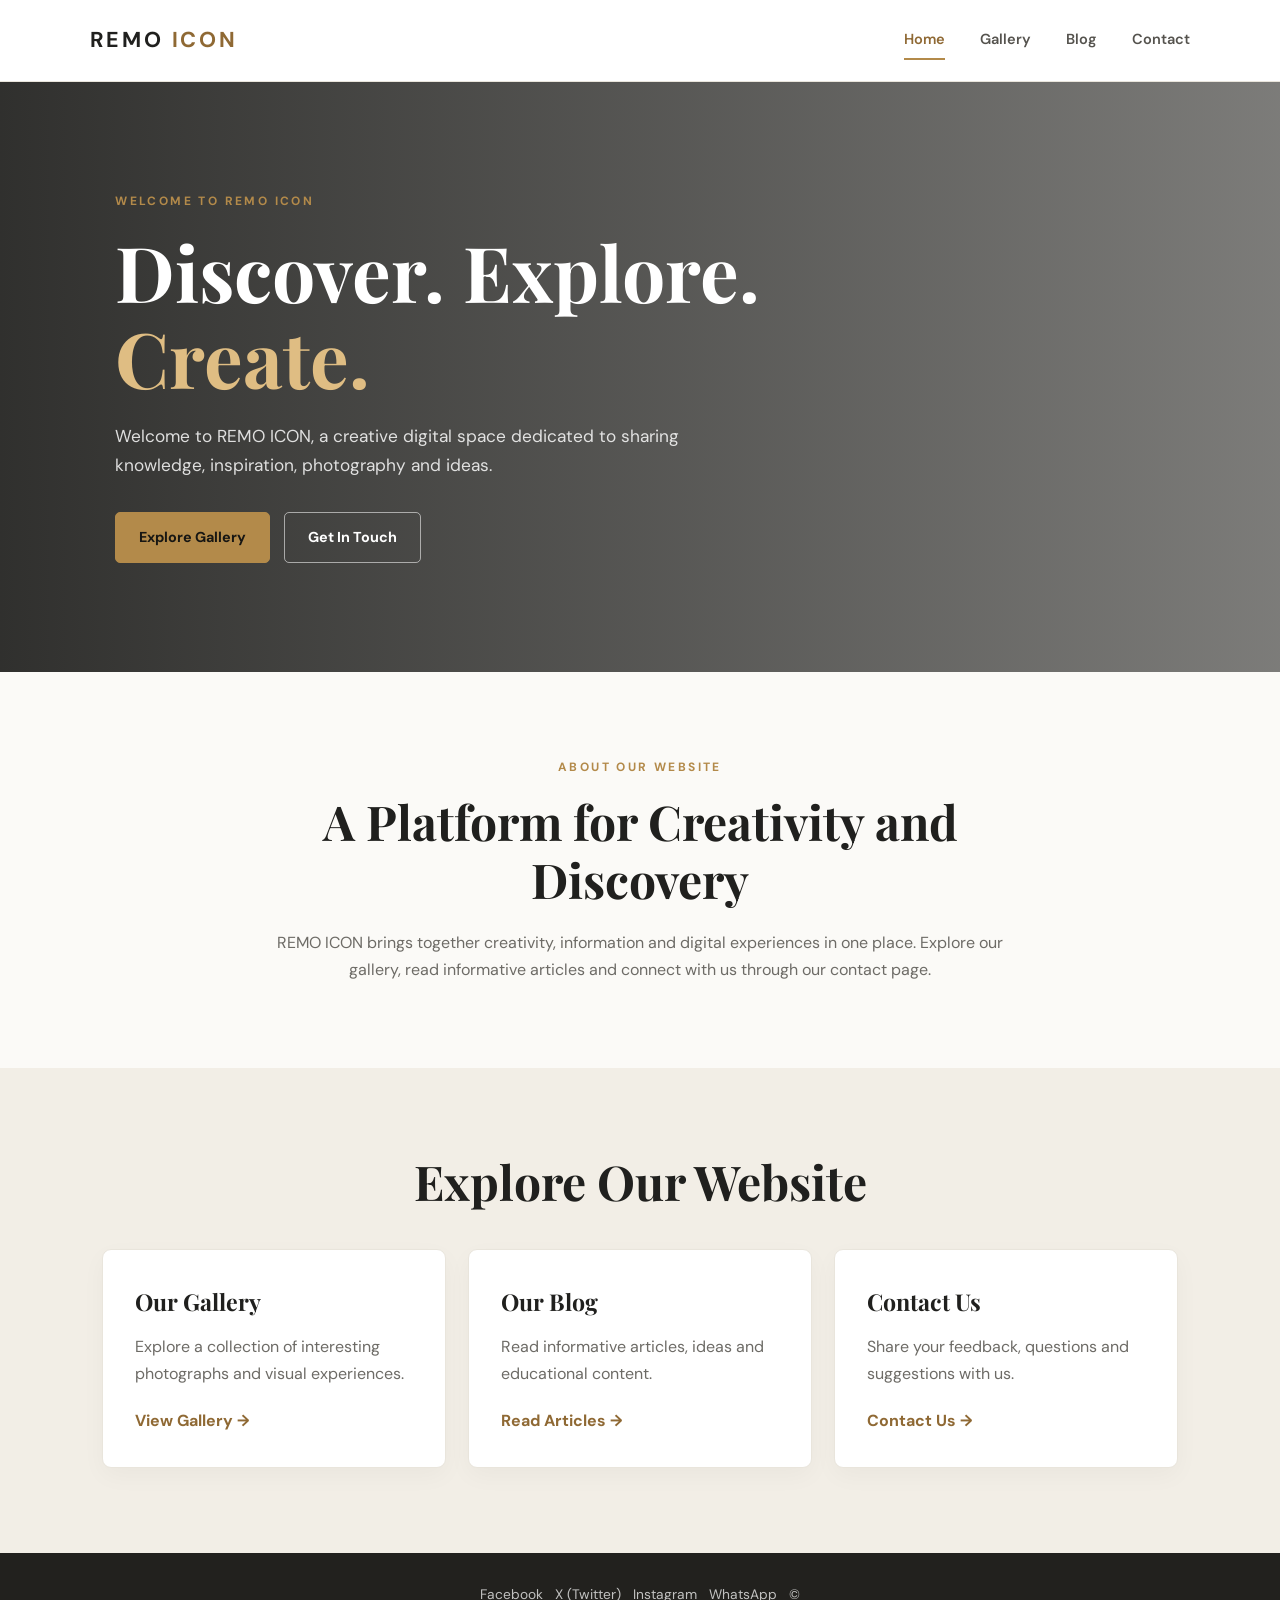
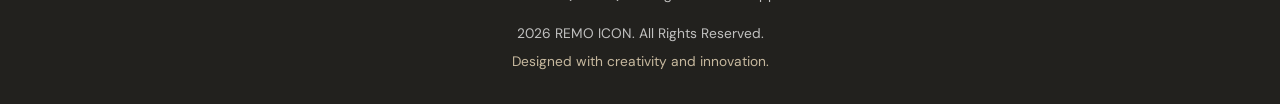
==== index.html @ f2ad9db7 "Update index.html" ====
<!DOCTYPE html>
<html lang="en">
<head>
    <meta charset="UTF-8">
    <meta name="viewport" content="width=device-width, initial-scale=1.0">
    <title>REMO ICON | Home</title>
    <link rel="stylesheet" href="style.css">
    <script src="script.js" defer></script>
    <link rel="icon" type="image/svg+xml" href="favicon.svg">

<link rel="stylesheet" href="style.css">

<script src="script.js" defer></script>
</head>

<body>

<header class="site-header">
    <div class="logo">REMO <span>ICON</span></div>

    <nav class="navbar">
        <a href="index.html" class="active">Home</a>
        <a href="gallery.html">Gallery</a>
        <a href="blog.html">Blog</a>
        <a href="contact.html">Contact</a>
    </nav>
</header>

<main>

<section class="hero">
    <div class="hero-content">
        <p class="eyebrow">WELCOME TO REMO ICON</p>

        <h1>Discover. Explore. <span>Create.</span></h1>

        <p>
            Welcome to REMO ICON, a creative digital space
            dedicated to sharing knowledge, inspiration,
            photography and ideas.
        </p>

        <div class="hero-buttons">
            <a href="gallery.html" class="btn">Explore Gallery</a>
            <a href="contact.html" class="btn secondary">Get In Touch</a>
        </div>
    </div>
</section>

<section class="intro section">
    <p class="eyebrow">ABOUT OUR WEBSITE</p>
    <h2>A Platform for Creativity and Discovery</h2>

    <p>
        REMO ICON brings together creativity, information
        and digital experiences in one place. Explore our
        gallery, read informative articles and connect
        with us through our contact page.
    </p>
</section>

<section class="features section">
    <h2>Explore Our Website</h2>

    <div class="card-container">

        <div class="feature-card">
            <h3>Our Gallery</h3>
            <p>Explore a collection of interesting photographs
            and visual experiences.</p>
            <a href="gallery.html">View Gallery →</a>
        </div>

        <div class="feature-card">
            <h3>Our Blog</h3>
            <p>Read informative articles, ideas and
            educational content.</p>
            <a href="blog.html">Read Articles →</a>
        </div>

        <div class="feature-card">
            <h3>Contact Us</h3>
            <p>Share your feedback, questions and suggestions
            with us.</p>
            <a href="contact.html">Contact Us →</a>
        </div>

    </div>
</section>

</main>

<footer class="site-footer">
   
   <ul class="social-links">
    <li><a href="https://www.facebook.com/yourpage" target="_blank" rel="noopener">Facebook</a></li>
    <li><a href="https://x.com/yourpage" target="_blank" rel="noopener">X (Twitter)</a></li>
    <li><a href="https://www.instagram.com/yourpage" target="_blank" rel="noopener">Instagram</a></li>
    <li><a href="https://wa.me/254700000000" target="_blank" rel="noopener">WhatsApp</a></li>
         <p>&copy; 
</ul>2026 REMO ICON. All Rights Reserved.</p>
    <p>Designed with creativity and innovation.</p>
</footer>

</body>
</html>
---- style.css ----
@import url('https://fonts.googleapis.com/css2?family=DM+Sans:wght@400;500;600;700&family=Playfair+Display:wght@600;700;800&display=swap');

:root {
    --ink: #20201e;
    --muted: #6d6b66;
    --paper: #fbfaf7;
    --white: #ffffff;
    --gold: #b38a4a;
    --gold-dark: #8f6934;
    --line: #e9e5dc;
    --soft: #f2eee6;
    --shadow: 0 18px 50px rgba(32,32,30,.09);
}

* {
    box-sizing: border-box;
    margin: 0;
    padding: 0;
}

html {
    scroll-behavior: smooth;
}

body {
    font-family: "DM Sans", Arial, sans-serif;
    color: var(--ink);
    background: var(--paper);
    line-height: 1.7;
}

a {
    color: inherit;
    text-decoration: none;
}

img {
    display: block;
    max-width: 100%;
}

/* HEADER */

.site-header {
    min-height: 82px;
    padding: 0 7%;
    display: flex;
    align-items: center;
    justify-content: space-between;
    gap: 28px;
    background: white;
    border-bottom: 1px solid var(--line);
    position: sticky;
    top: 0;
    z-index: 1000;
}

.logo {
    font-size: 1.35rem;
    font-weight: 700;
    letter-spacing: .13em;
}

.logo span {
    color: var(--gold-dark);
}

.navbar {
    display: flex;
    align-items: center;
    gap: 35px;
}

.navbar a {
    color: #55534e;
    font-size: .91rem;
    font-weight: 600;
    padding: 10px 0;
    position: relative;
}

.navbar a:hover,
.navbar a.active {
    color: var(--gold-dark);
}

.navbar a::after {
    content: "";
    height: 2px;
    width: 0;
    position: absolute;
    bottom: 3px;
    left: 0;
    background: var(--gold);
    transition: width .25s ease;
}

.navbar a:hover::after,
.navbar a.active::after {
    width: 100%;
}

.menu-toggle {
    display: none;
    width: 44px;
    height: 42px;
    border: 1px solid var(--line);
    border-radius: 8px;
    background: white;
    font-size: 1.35rem;
    cursor: pointer;
}

/* HOME PAGE */

.hero {
    min-height: 590px;
    padding: 100px 9%;
    display: flex;
    align-items: center;
    background:
        linear-gradient(90deg, rgba(20,20,18,.88), rgba(20,20,18,.55)),
        url("https://images.unsplash.com/photo-1470252649378-9c29740c9fa8?auto=format&fit=crop&w=2000&q=85") center/cover;
    color: white;
}

.hero-content {
    max-width: 720px;
}

.eyebrow {
    color: var(--gold);
    font-size: .75rem;
    font-weight: 700;
    letter-spacing: .2em;
    text-transform: uppercase;
    margin-bottom: 16px;
}

.hero h1,
.page-banner h1 {
    font-family: "Playfair Display", Georgia, serif;
    font-weight: 700;
    line-height: 1.12;
}

.hero h1 {
    font-size: clamp(2.8rem, 6vw, 5.4rem);
    margin-bottom: 22px;
}

.hero h1 span {
    color: #dfbd83;
}

.hero-content > p:not(.eyebrow) {
    max-width: 590px;
    color: rgba(255,255,255,.83);
    font-size: 1.08rem;
}

.hero-buttons {
    display: flex;
    flex-wrap: wrap;
    gap: 14px;
    margin-top: 32px;
}

/* BUTTONS */

.btn {
    display: inline-flex;
    justify-content: center;
    align-items: center;
    min-height: 48px;
    padding: 12px 23px;
    border: 1px solid var(--gold);
    border-radius: 5px;
    background: var(--gold);
    color: #171613;
    font: inherit;
    font-size: .9rem;
    font-weight: 700;
    cursor: pointer;
    transition: .2s ease;
}

.btn:hover {
    background: #c49b5b;
    transform: translateY(-2px);
    box-shadow: 0 9px 22px rgba(179,138,74,.22);
}

.btn.secondary {
    color: white;
    background: transparent;
    border-color: rgba(255,255,255,.55);
}

.btn.secondary:hover {
    background: rgba(255,255,255,.12);
}

/* GENERAL SECTIONS */

.section {
    padding: 85px 8%;
}

.intro {
    max-width: 1000px;
    margin: auto;
    text-align: center;
}

.section h2,
.contact-info h2 {
    font-family: "Playfair Display", Georgia, serif;
    font-size: clamp(2rem, 4vw, 3rem);
    line-height: 1.2;
    margin-bottom: 20px;
}

.intro > p:last-child {
    max-width: 760px;
    margin: auto;
    color: var(--muted);
}

/* FEATURE CARDS */

.features {
    background: var(--soft);
}

.features > h2 {
    text-align: center;
    margin-bottom: 38px;
}

.card-container {
    display: grid;
    grid-template-columns: repeat(3, 1fr);
    gap: 22px;
}

.feature-card {
    background: white;
    padding: 32px;
    border: 1px solid var(--line);
    border-radius: 9px;
    box-shadow: 0 8px 24px rgba(32,32,30,.035);
    transition: .25s ease;
}

.feature-card:hover {
    transform: translateY(-6px);
    box-shadow: var(--shadow);
}

.feature-card h3 {
    font-family: "Playfair Display", Georgia, serif;
    font-size: 1.45rem;
    margin-bottom: 12px;
}

.feature-card p {
    color: var(--muted);
    margin-bottom: 20px;
}

.feature-card a,
.blog-content a {
    color: var(--gold-dark);
    font-weight: 700;
}

/* PAGE BANNERS */

.page-banner {
    padding: 85px 22px;
    text-align: center;
    background: linear-gradient(135deg, #282723, #454137);
    color: white;
}

.page-banner h1 {
    font-size: clamp(2.6rem, 5vw, 4.2rem);
    margin-bottom: 13px;
}

.page-banner > p:last-child {
    color: rgba(255,255,255,.76);
}

/* GALLERY */

.gallery-section {
    background: var(--paper);
}

.gallery-grid {
    display: grid;
    grid-template-columns: repeat(3, 1fr);
    gap: 22px;
}

.gallery-item {
    overflow: hidden;
    background: white;
    border-radius: 8px;
    box-shadow: 0 8px 25px rgba(32,32,30,.07);
}

.gallery-item img {
    width: 100%;
    height: 260px;
    object-fit: cover;
    transition: transform .45s ease;
}

.gallery-item:hover img {
    transform: scale(1.06);
}

.gallery-item figcaption {
    padding: 16px 18px;
    font-weight: 700;
}

/* BLOG */

.blog-section {
    max-width: 1050px;
    margin: auto;
    display: grid;
    gap: 25px;
}

.blog-card {
    padding: 40px;
    background: white;
    border: 1px solid var(--line);
    border-left: 4px solid var(--gold);
    border-radius: 8px;
    box-shadow: 0 8px 28px rgba(32,32,30,.045);
}

.blog-content h2 {
    font-family: "Playfair Display", Georgia, serif;
    font-size: clamp(1.5rem, 3vw, 2.15rem);
    margin-bottom: 17px;
}

.blog-content p:not(.eyebrow) {
    color: var(--muted);
    margin-bottom: 15px;
}

/* CONTACT FORM */

.contact-section {
    display: grid;
    grid-template-columns: .8fr 1.2fr;
    gap: 70px;
    align-items: start;
}

.contact-info p {
    color: var(--muted);
    margin-bottom: 17px;
}

.contact-form {
    padding: 35px;
    background: white;
    border: 1px solid var(--line);
    border-radius: 9px;
    box-shadow: var(--shadow);
}

.contact-form > label,
.contact-form legend {
    display: block;
    font-weight: 700;
    font-size: .9rem;
    margin: 17px 0 7px;
}

.contact-form input:not([type="radio"]):not([type="checkbox"]),
.contact-form select,
.contact-form textarea {
    width: 100%;
    padding: 13px 14px;
    border: 1px solid #dcd8cf;
    border-radius: 5px;
    background: #fdfcf9;
    color: var(--ink);
    font: inherit;
    outline: none;
}

.contact-form input:focus,
.contact-form select:focus,
.contact-form textarea:focus {
    border-color: var(--gold);
    box-shadow: 0 0 0 3px rgba(179,138,74,.13);
}

.contact-form textarea {
    resize: vertical;
    min-height: 130px;
}

.contact-form fieldset {
    border: 1px solid var(--line);
    border-radius: 5px;
    padding: 12px 15px 15px;
    margin-top: 18px;
}

.contact-form fieldset legend {
    padding: 0 6px;
    margin: 0;
}

.contact-form fieldset label {
    display: inline-flex;
    align-items: center;
    gap: 8px;
    margin: 8px 18px 0 0;
    color: var(--muted);
}

.contact-form input[type="radio"],
.contact-form input[type="checkbox"] {
    accent-color: var(--gold-dark);
}

.form-buttons {
    display: flex;
    flex-wrap: wrap;
    gap: 12px;
    margin-top: 22px;
}

.contact-form .btn.secondary {
    color: var(--ink);
    border-color: var(--line);
    background: var(--soft);
}

#formMessage {
    min-height: 24px;
    margin-top: 15px;
    font-weight: 600;
    color: #386b45;
}

/* FOOTER */

.site-footer {
    padding: 30px 20px;
    background: #22211e;
    color: rgba(255,255,255,.72);
    text-align: center;
    font-size: .86rem;
}.social-links {
    display: flex;
    flex-wrap: wrap;
    justify-content: center;
    gap: 12px;
    margin: 0 0 16px;
    padding: 0;
    list-style: none;
}

.site-footer p + p {
    margin-top: 5px;
    color: #c7b99f;
}

/* TABLET */

@media (max-width: 900px) {
    .card-container,
    .gallery-grid {
        grid-template-columns: repeat(2, 1fr);
    }

    .contact-section {
        grid-template-columns: 1fr;
    }
}

/* MOBILE */

@media (max-width: 680px) {
    .site-header {
        min-height: 72px;
        padding: 0 20px;
    }

    .menu-toggle {
        display: inline-flex;
        align-items: center;
        justify-content: center;
    }

    .navbar {
        display: none;
        position: absolute;
        top: 71px;
        left: 0;
        right: 0;
        padding: 15px 22px 22px;
        flex-direction: column;
        align-items: stretch;
        gap: 4px;
        background: white;
        border-bottom: 1px solid var(--line);
        box-shadow: 0 15px 25px rgba(0,0,0,.08);
    }

    .navbar.open {
        display: flex;
    }

    .navbar a {
        padding: 11px 4px;
    }

    .hero {
        min-height: 530px;
        padding: 75px 24px;
    }

    .hero h1 {
        font-size: clamp(2.6rem, 12vw, 4rem);
    }

    .section {
        padding: 62px 22px;
    }

    .card-container,
    .gallery-grid {
        grid-template-columns: 1fr;
    }

    .gallery-item img {
        height: 250px;
    }

    .page-banner {
        padding: 65px 20px;
    }

    .blog-card,
    .contact-form {
        padding: 23px;
    }

    .form-buttons .btn {
        width: 100%;
    }
}

/* ACCESSIBILITY */

@media (prefers-reduced-motion: reduce) {
    *,
    *::before,
    *::after {
        scroll-behavior: auto !important;
        transition-duration: .01ms !important;
    }
}
---- style.css ----
@import url('https://fonts.googleapis.com/css2?family=DM+Sans:wght@400;500;600;700&family=Playfair+Display:wght@600;700;800&display=swap');

:root {
    --ink: #20201e;
    --muted: #6d6b66;
    --paper: #fbfaf7;
    --white: #ffffff;
    --gold: #b38a4a;
    --gold-dark: #8f6934;
    --line: #e9e5dc;
    --soft: #f2eee6;
    --shadow: 0 18px 50px rgba(32,32,30,.09);
}

* {
    box-sizing: border-box;
    margin: 0;
    padding: 0;
}

html {
    scroll-behavior: smooth;
}

body {
    font-family: "DM Sans", Arial, sans-serif;
    color: var(--ink);
    background: var(--paper);
    line-height: 1.7;
}

a {
    color: inherit;
    text-decoration: none;
}

img {
    display: block;
    max-width: 100%;
}

/* HEADER */

.site-header {
    min-height: 82px;
    padding: 0 7%;
    display: flex;
    align-items: center;
    justify-content: space-between;
    gap: 28px;
    background: white;
    border-bottom: 1px solid var(--line);
    position: sticky;
    top: 0;
    z-index: 1000;
}

.logo {
    font-size: 1.35rem;
    font-weight: 700;
    letter-spacing: .13em;
}

.logo span {
    color: var(--gold-dark);
}

.navbar {
    display: flex;
    align-items: center;
    gap: 35px;
}

.navbar a {
    color: #55534e;
    font-size: .91rem;
    font-weight: 600;
    padding: 10px 0;
    position: relative;
}

.navbar a:hover,
.navbar a.active {
    color: var(--gold-dark);
}

.navbar a::after {
    content: "";
    height: 2px;
    width: 0;
    position: absolute;
    bottom: 3px;
    left: 0;
    background: var(--gold);
    transition: width .25s ease;
}

.navbar a:hover::after,
.navbar a.active::after {
    width: 100%;
}

.menu-toggle {
    display: none;
    width: 44px;
    height: 42px;
    border: 1px solid var(--line);
    border-radius: 8px;
    background: white;
    font-size: 1.35rem;
    cursor: pointer;
}

/* HOME PAGE */

.hero {
    min-height: 590px;
    padding: 100px 9%;
    display: flex;
    align-items: center;
    background:
        linear-gradient(90deg, rgba(20,20,18,.88), rgba(20,20,18,.55)),
        url("https://images.unsplash.com/photo-1470252649378-9c29740c9fa8?auto=format&fit=crop&w=2000&q=85") center/cover;
    color: white;
}

.hero-content {
    max-width: 720px;
}

.eyebrow {
    color: var(--gold);
    font-size: .75rem;
    font-weight: 700;
    letter-spacing: .2em;
    text-transform: uppercase;
    margin-bottom: 16px;
}

.hero h1,
.page-banner h1 {
    font-family: "Playfair Display", Georgia, serif;
    font-weight: 700;
    line-height: 1.12;
}

.hero h1 {
    font-size: clamp(2.8rem, 6vw, 5.4rem);
    margin-bottom: 22px;
}

.hero h1 span {
    color: #dfbd83;
}

.hero-content > p:not(.eyebrow) {
    max-width: 590px;
    color: rgba(255,255,255,.83);
    font-size: 1.08rem;
}

.hero-buttons {
    display: flex;
    flex-wrap: wrap;
    gap: 14px;
    margin-top: 32px;
}

/* BUTTONS */

.btn {
    display: inline-flex;
    justify-content: center;
    align-items: center;
    min-height: 48px;
    padding: 12px 23px;
    border: 1px solid var(--gold);
    border-radius: 5px;
    background: var(--gold);
    color: #171613;
    font: inherit;
    font-size: .9rem;
    font-weight: 700;
    cursor: pointer;
    transition: .2s ease;
}

.btn:hover {
    background: #c49b5b;
    transform: translateY(-2px);
    box-shadow: 0 9px 22px rgba(179,138,74,.22);
}

.btn.secondary {
    color: white;
    background: transparent;
    border-color: rgba(255,255,255,.55);
}

.btn.secondary:hover {
    background: rgba(255,255,255,.12);
}

/* GENERAL SECTIONS */

.section {
    padding: 85px 8%;
}

.intro {
    max-width: 1000px;
    margin: auto;
    text-align: center;
}

.section h2,
.contact-info h2 {
    font-family: "Playfair Display", Georgia, serif;
    font-size: clamp(2rem, 4vw, 3rem);
    line-height: 1.2;
    margin-bottom: 20px;
}

.intro > p:last-child {
    max-width: 760px;
    margin: auto;
    color: var(--muted);
}

/* FEATURE CARDS */

.features {
    background: var(--soft);
}

.features > h2 {
    text-align: center;
    margin-bottom: 38px;
}

.card-container {
    display: grid;
    grid-template-columns: repeat(3, 1fr);
    gap: 22px;
}

.feature-card {
    background: white;
    padding: 32px;
    border: 1px solid var(--line);
    border-radius: 9px;
    box-shadow: 0 8px 24px rgba(32,32,30,.035);
    transition: .25s ease;
}

.feature-card:hover {
    transform: translateY(-6px);
    box-shadow: var(--shadow);
}

.feature-card h3 {
    font-family: "Playfair Display", Georgia, serif;
    font-size: 1.45rem;
    margin-bottom: 12px;
}

.feature-card p {
    color: var(--muted);
    margin-bottom: 20px;
}

.feature-card a,
.blog-content a {
    color: var(--gold-dark);
    font-weight: 700;
}

/* PAGE BANNERS */

.page-banner {
    padding: 85px 22px;
    text-align: center;
    background: linear-gradient(135deg, #282723, #454137);
    color: white;
}

.page-banner h1 {
    font-size: clamp(2.6rem, 5vw, 4.2rem);
    margin-bottom: 13px;
}

.page-banner > p:last-child {
    color: rgba(255,255,255,.76);
}

/* GALLERY */

.gallery-section {
    background: var(--paper);
}

.gallery-grid {
    display: grid;
    grid-template-columns: repeat(3, 1fr);
    gap: 22px;
}

.gallery-item {
    overflow: hidden;
    background: white;
    border-radius: 8px;
    box-shadow: 0 8px 25px rgba(32,32,30,.07);
}

.gallery-item img {
    width: 100%;
    height: 260px;
    object-fit: cover;
    transition: transform .45s ease;
}

.gallery-item:hover img {
    transform: scale(1.06);
}

.gallery-item figcaption {
    padding: 16px 18px;
    font-weight: 700;
}

/* BLOG */

.blog-section {
    max-width: 1050px;
    margin: auto;
    display: grid;
    gap: 25px;
}

.blog-card {
    padding: 40px;
    background: white;
    border: 1px solid var(--line);
    border-left: 4px solid var(--gold);
    border-radius: 8px;
    box-shadow: 0 8px 28px rgba(32,32,30,.045);
}

.blog-content h2 {
    font-family: "Playfair Display", Georgia, serif;
    font-size: clamp(1.5rem, 3vw, 2.15rem);
    margin-bottom: 17px;
}

.blog-content p:not(.eyebrow) {
    color: var(--muted);
    margin-bottom: 15px;
}

/* CONTACT FORM */

.contact-section {
    display: grid;
    grid-template-columns: .8fr 1.2fr;
    gap: 70px;
    align-items: start;
}

.contact-info p {
    color: var(--muted);
    margin-bottom: 17px;
}

.contact-form {
    padding: 35px;
    background: white;
    border: 1px solid var(--line);
    border-radius: 9px;
    box-shadow: var(--shadow);
}

.contact-form > label,
.contact-form legend {
    display: block;
    font-weight: 700;
    font-size: .9rem;
    margin: 17px 0 7px;
}

.contact-form input:not([type="radio"]):not([type="checkbox"]),
.contact-form select,
.contact-form textarea {
    width: 100%;
    padding: 13px 14px;
    border: 1px solid #dcd8cf;
    border-radius: 5px;
    background: #fdfcf9;
    color: var(--ink);
    font: inherit;
    outline: none;
}

.contact-form input:focus,
.contact-form select:focus,
.contact-form textarea:focus {
    border-color: var(--gold);
    box-shadow: 0 0 0 3px rgba(179,138,74,.13);
}

.contact-form textarea {
    resize: vertical;
    min-height: 130px;
}

.contact-form fieldset {
    border: 1px solid var(--line);
    border-radius: 5px;
    padding: 12px 15px 15px;
    margin-top: 18px;
}

.contact-form fieldset legend {
    padding: 0 6px;
    margin: 0;
}

.contact-form fieldset label {
    display: inline-flex;
    align-items: center;
    gap: 8px;
    margin: 8px 18px 0 0;
    color: var(--muted);
}

.contact-form input[type="radio"],
.contact-form input[type="checkbox"] {
    accent-color: var(--gold-dark);
}

.form-buttons {
    display: flex;
    flex-wrap: wrap;
    gap: 12px;
    margin-top: 22px;
}

.contact-form .btn.secondary {
    color: var(--ink);
    border-color: var(--line);
    background: var(--soft);
}

#formMessage {
    min-height: 24px;
    margin-top: 15px;
    font-weight: 600;
    color: #386b45;
}

/* FOOTER */

.site-footer {
    padding: 30px 20px;
    background: #22211e;
    color: rgba(255,255,255,.72);
    text-align: center;
    font-size: .86rem;
}.social-links {
    display: flex;
    flex-wrap: wrap;
    justify-content: center;
    gap: 12px;
    margin: 0 0 16px;
    padding: 0;
    list-style: none;
}

.site-footer p + p {
    margin-top: 5px;
    color: #c7b99f;
}

/* TABLET */

@media (max-width: 900px) {
    .card-container,
    .gallery-grid {
        grid-template-columns: repeat(2, 1fr);
    }

    .contact-section {
        grid-template-columns: 1fr;
    }
}

/* MOBILE */

@media (max-width: 680px) {
    .site-header {
        min-height: 72px;
        padding: 0 20px;
    }

    .menu-toggle {
        display: inline-flex;
        align-items: center;
        justify-content: center;
    }

    .navbar {
        display: none;
        position: absolute;
        top: 71px;
        left: 0;
        right: 0;
        padding: 15px 22px 22px;
        flex-direction: column;
        align-items: stretch;
        gap: 4px;
        background: white;
        border-bottom: 1px solid var(--line);
        box-shadow: 0 15px 25px rgba(0,0,0,.08);
    }

    .navbar.open {
        display: flex;
    }

    .navbar a {
        padding: 11px 4px;
    }

    .hero {
        min-height: 530px;
        padding: 75px 24px;
    }

    .hero h1 {
        font-size: clamp(2.6rem, 12vw, 4rem);
    }

    .section {
        padding: 62px 22px;
    }

    .card-container,
    .gallery-grid {
        grid-template-columns: 1fr;
    }

    .gallery-item img {
        height: 250px;
    }

    .page-banner {
        padding: 65px 20px;
    }

    .blog-card,
    .contact-form {
        padding: 23px;
    }

    .form-buttons .btn {
        width: 100%;
    }
}

/* ACCESSIBILITY */

@media (prefers-reduced-motion: reduce) {
    *,
    *::before,
    *::after {
        scroll-behavior: auto !important;
        transition-duration: .01ms !important;
    }
}
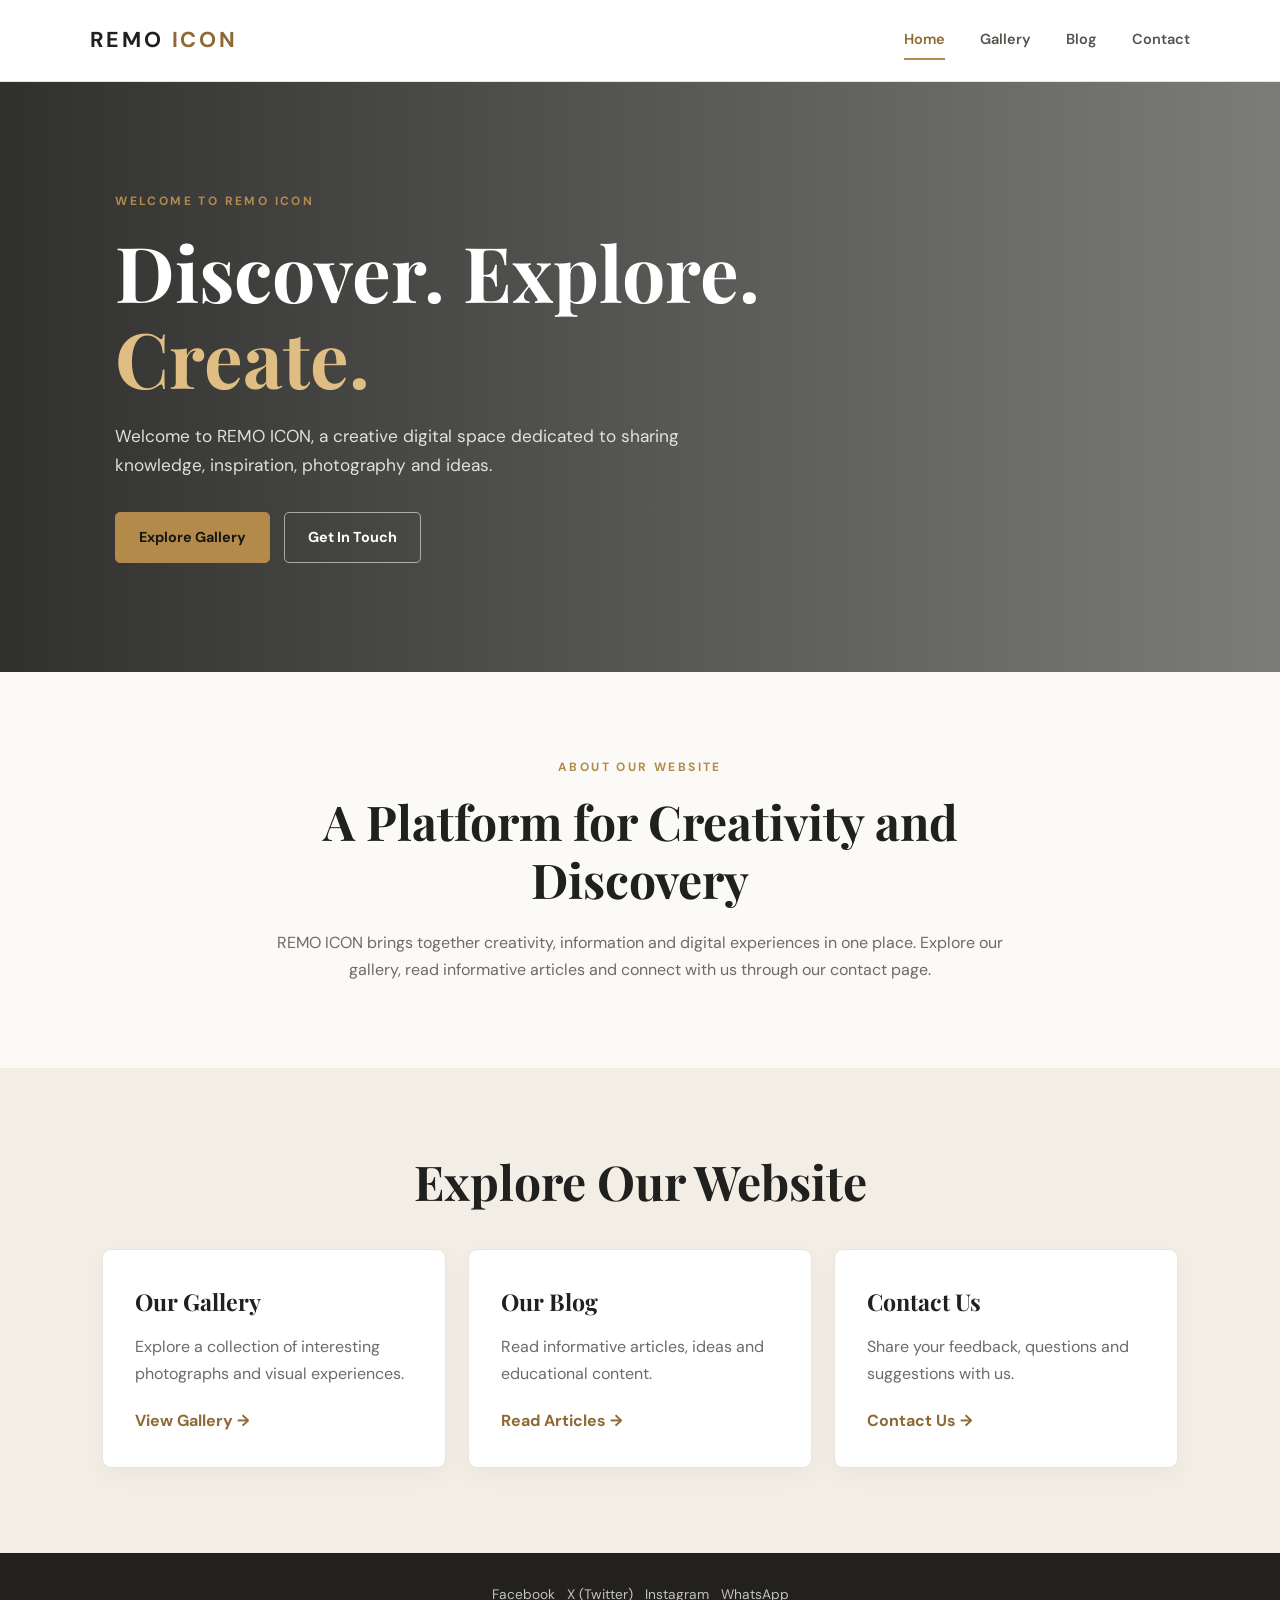
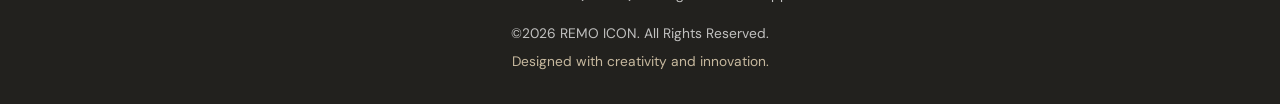
==== commit 688a48f0: "Update index.html" ====
--- a/index.html
+++ b/index.html
@@ -96,9 +96,9 @@
     <li><a href="https://www.facebook.com/yourpage" target="_blank" rel="noopener">Facebook</a></li>
     <li><a href="https://x.com/yourpage" target="_blank" rel="noopener">X (Twitter)</a></li>
     <li><a href="https://www.instagram.com/yourpage" target="_blank" rel="noopener">Instagram</a></li>
-    <li><a href="https://wa.me/254700000000" target="_blank" rel="noopener">WhatsApp</a></li>
-         <p>&copy; 
-</ul>2026 REMO ICON. All Rights Reserved.</p>
+    <li><a href="https://wa.me/254700000000" target="_blank" rel="noopener">WhatsApp</a></li> 
+</ul>
+     <p>&copy;2026 REMO ICON. All Rights Reserved.</p>
     <p>Designed with creativity and innovation.</p>
 </footer>
 
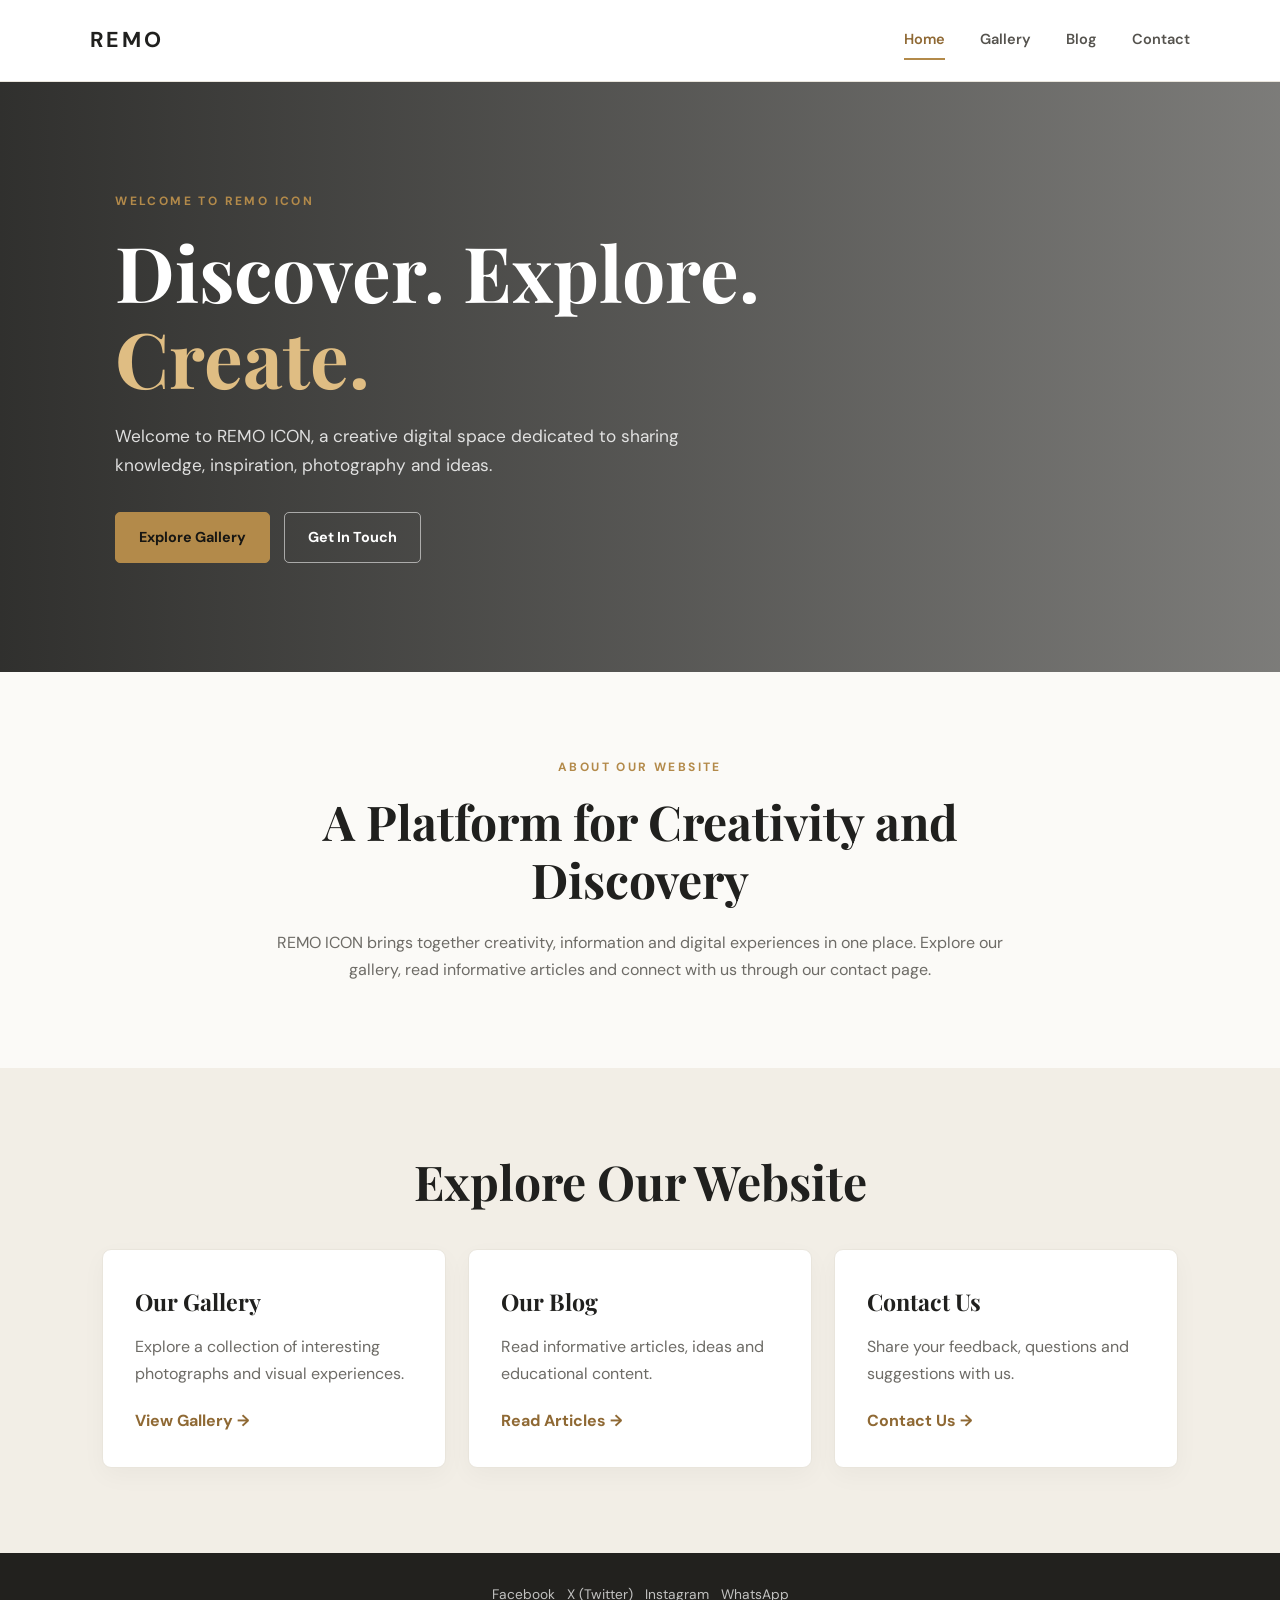
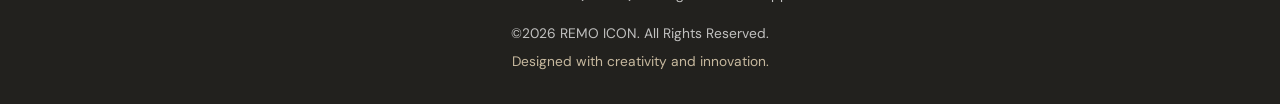
==== commit a4a70d52: "Update index.html" ====
--- a/index.html
+++ b/index.html
@@ -3,7 +3,7 @@
 <head>
     <meta charset="UTF-8">
     <meta name="viewport" content="width=device-width, initial-scale=1.0">
-    <title>REMO ICON | Home</title>
+    <title>REMO | Home</title>
     <link rel="stylesheet" href="style.css">
     <script src="script.js" defer></script>
     <link rel="icon" type="image/svg+xml" href="favicon.svg">
@@ -16,7 +16,7 @@
 <body>
 
 <header class="site-header">
-    <div class="logo">REMO <span>ICON</span></div>
+    <div class="logo">REMO <span></span></div>
 
     <nav class="navbar">
         <a href="index.html" class="active">Home</a>
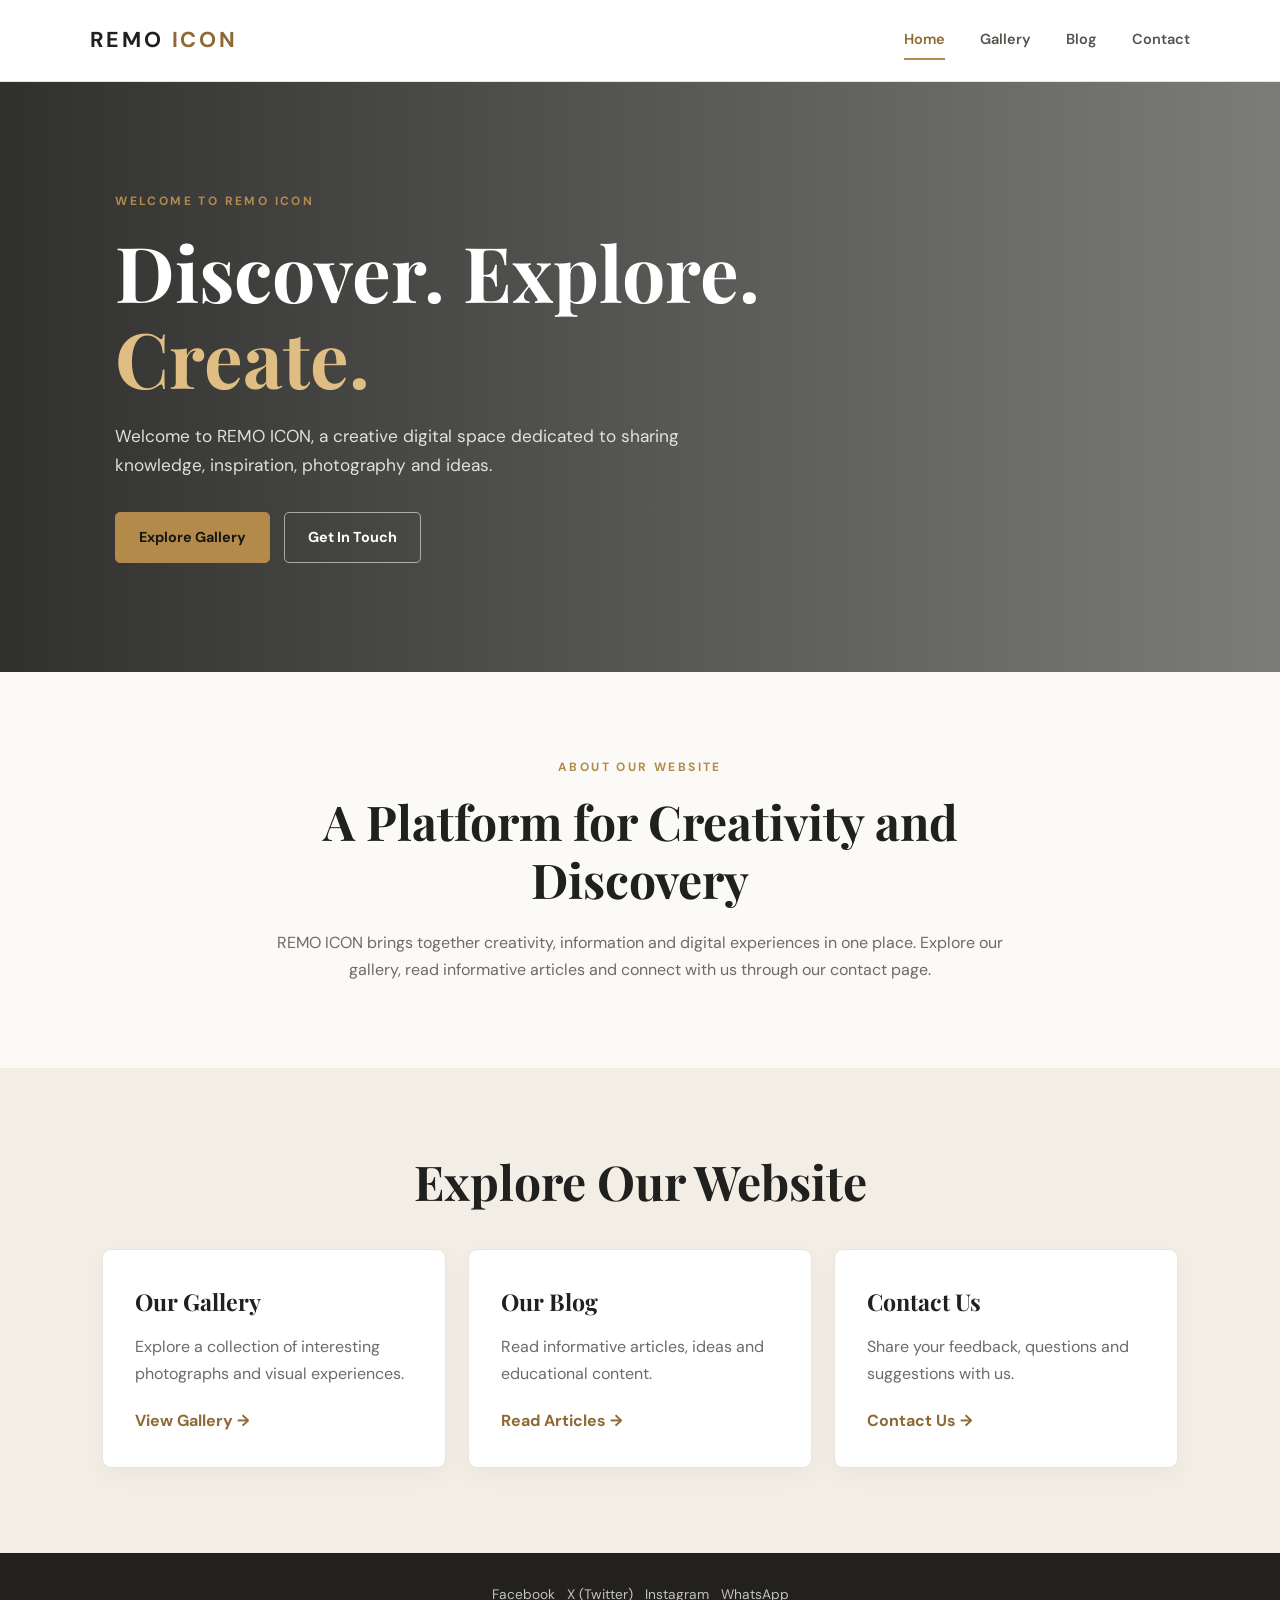
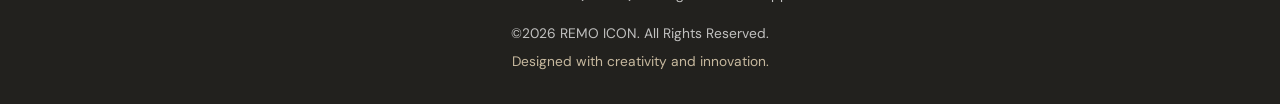
==== commit 488c1965: "Update index.html" ====
--- a/index.html
+++ b/index.html
@@ -3,7 +3,7 @@
 <head>
     <meta charset="UTF-8">
     <meta name="viewport" content="width=device-width, initial-scale=1.0">
-    <title>REMO | Home</title>
+    <title>REMO |ICON Home</title>
     <link rel="stylesheet" href="style.css">
     <script src="script.js" defer></script>
     <link rel="icon" type="image/svg+xml" href="favicon.svg">
@@ -16,7 +16,8 @@
 <body>
 
 <header class="site-header">
-    <div class="logo">REMO <span></span></div>
+    <div class="logo">REMO <span>ICON
+    </span></div>
 
     <nav class="navbar">
         <a href="index.html" class="active">Home</a>
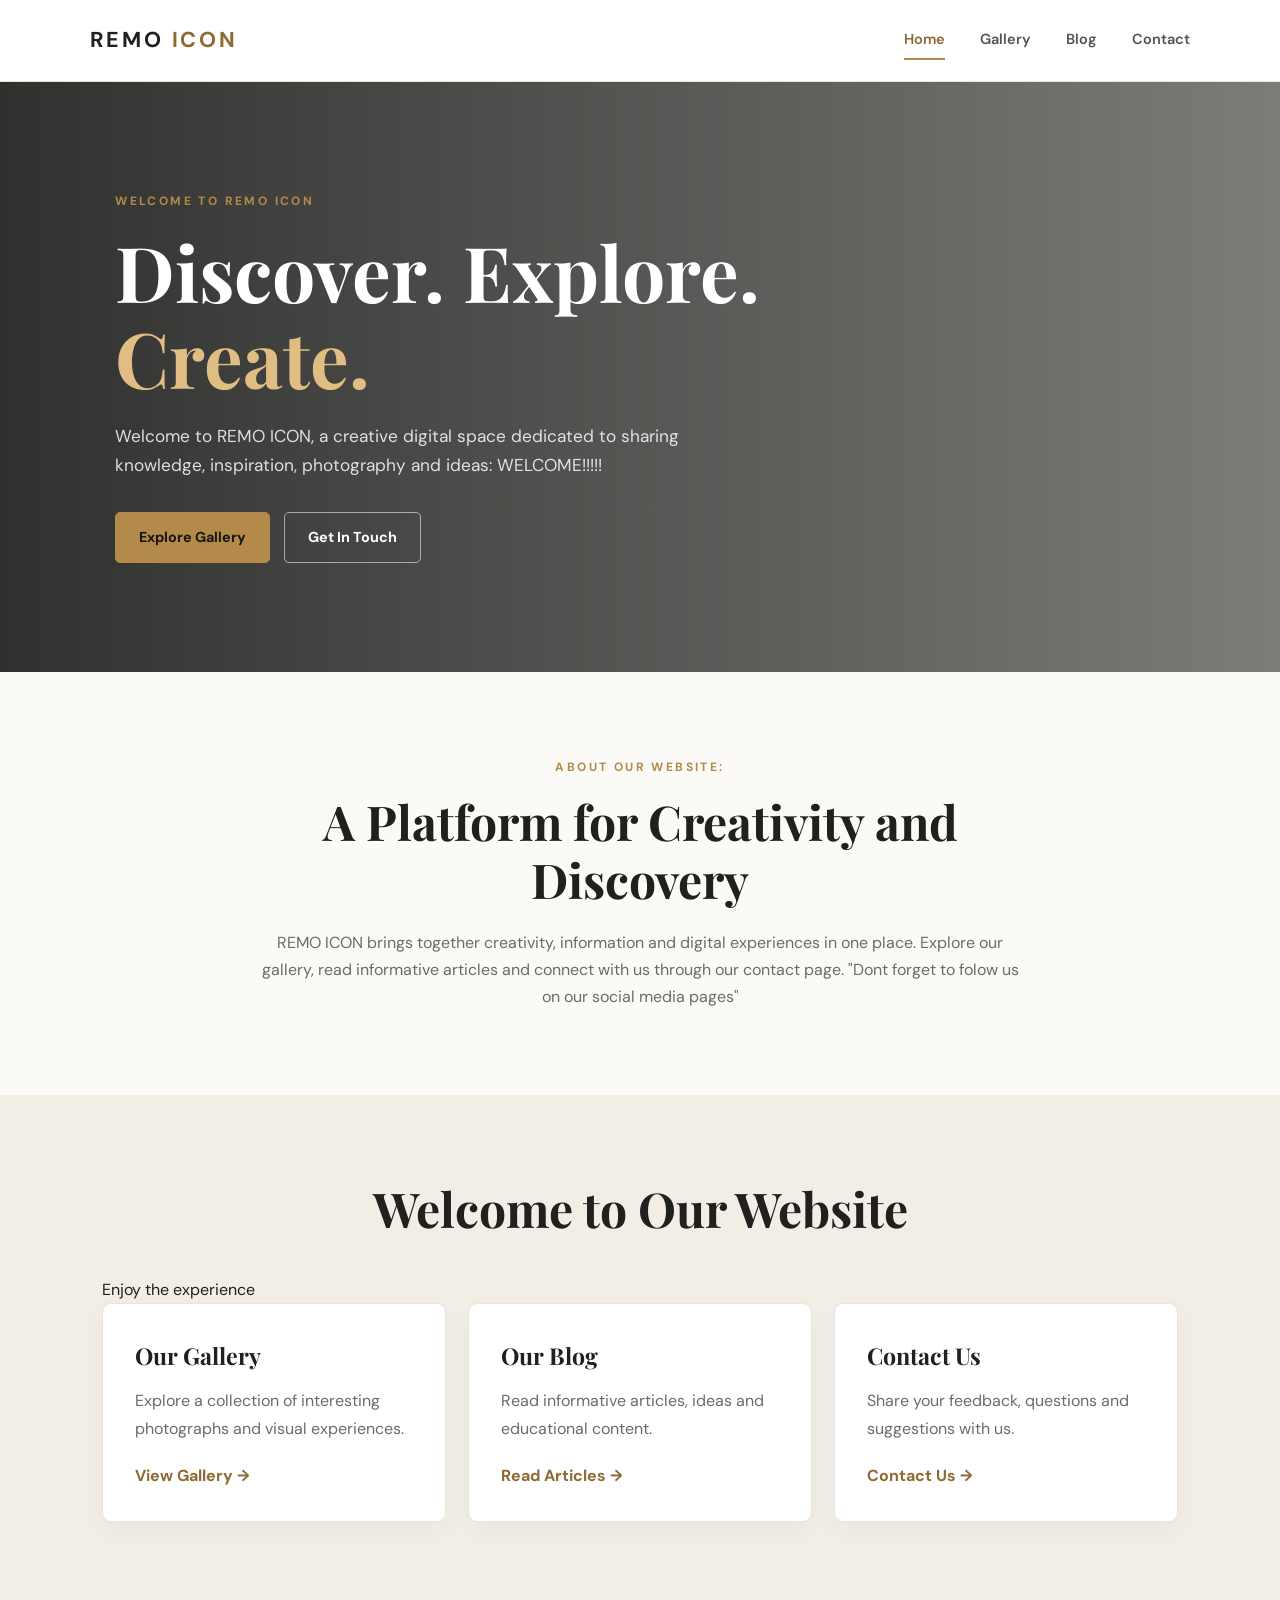
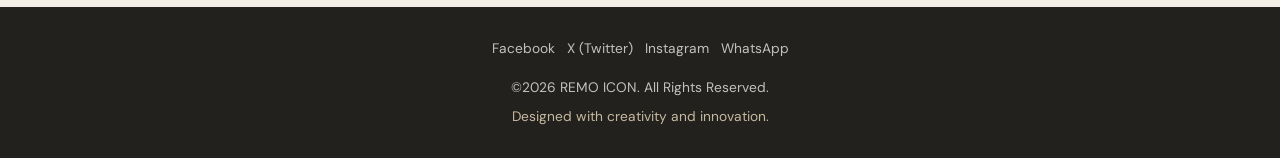
==== commit 40c00bae: "Revise content in index.html for clarity and engagement Updated content in the hero and intro sectio" ====
--- a/index.html
+++ b/index.html
@@ -38,7 +38,8 @@
         <p>
             Welcome to REMO ICON, a creative digital space
             dedicated to sharing knowledge, inspiration,
-            photography and ideas.
+            photography and ideas:
+            WELCOME!!!!!
         </p>
 
         <div class="hero-buttons">
@@ -49,7 +50,7 @@
 </section>
 
 <section class="intro section">
-    <p class="eyebrow">ABOUT OUR WEBSITE</p>
+    <p class="eyebrow">ABOUT OUR WEBSITE:</p>
     <h2>A Platform for Creativity and Discovery</h2>
 
     <p>
@@ -57,11 +58,14 @@
         and digital experiences in one place. Explore our
         gallery, read informative articles and connect
         with us through our contact page.
+        "Dont forget to folow us on our social media pages"
     </p>
 </section>
 
 <section class="features section">
-    <h2>Explore Our Website</h2>
+    <h2>Welcome to Our Website<h2>
+        
+    </h2>Enjoy the experience</h2>
 
     <div class="card-container">
 
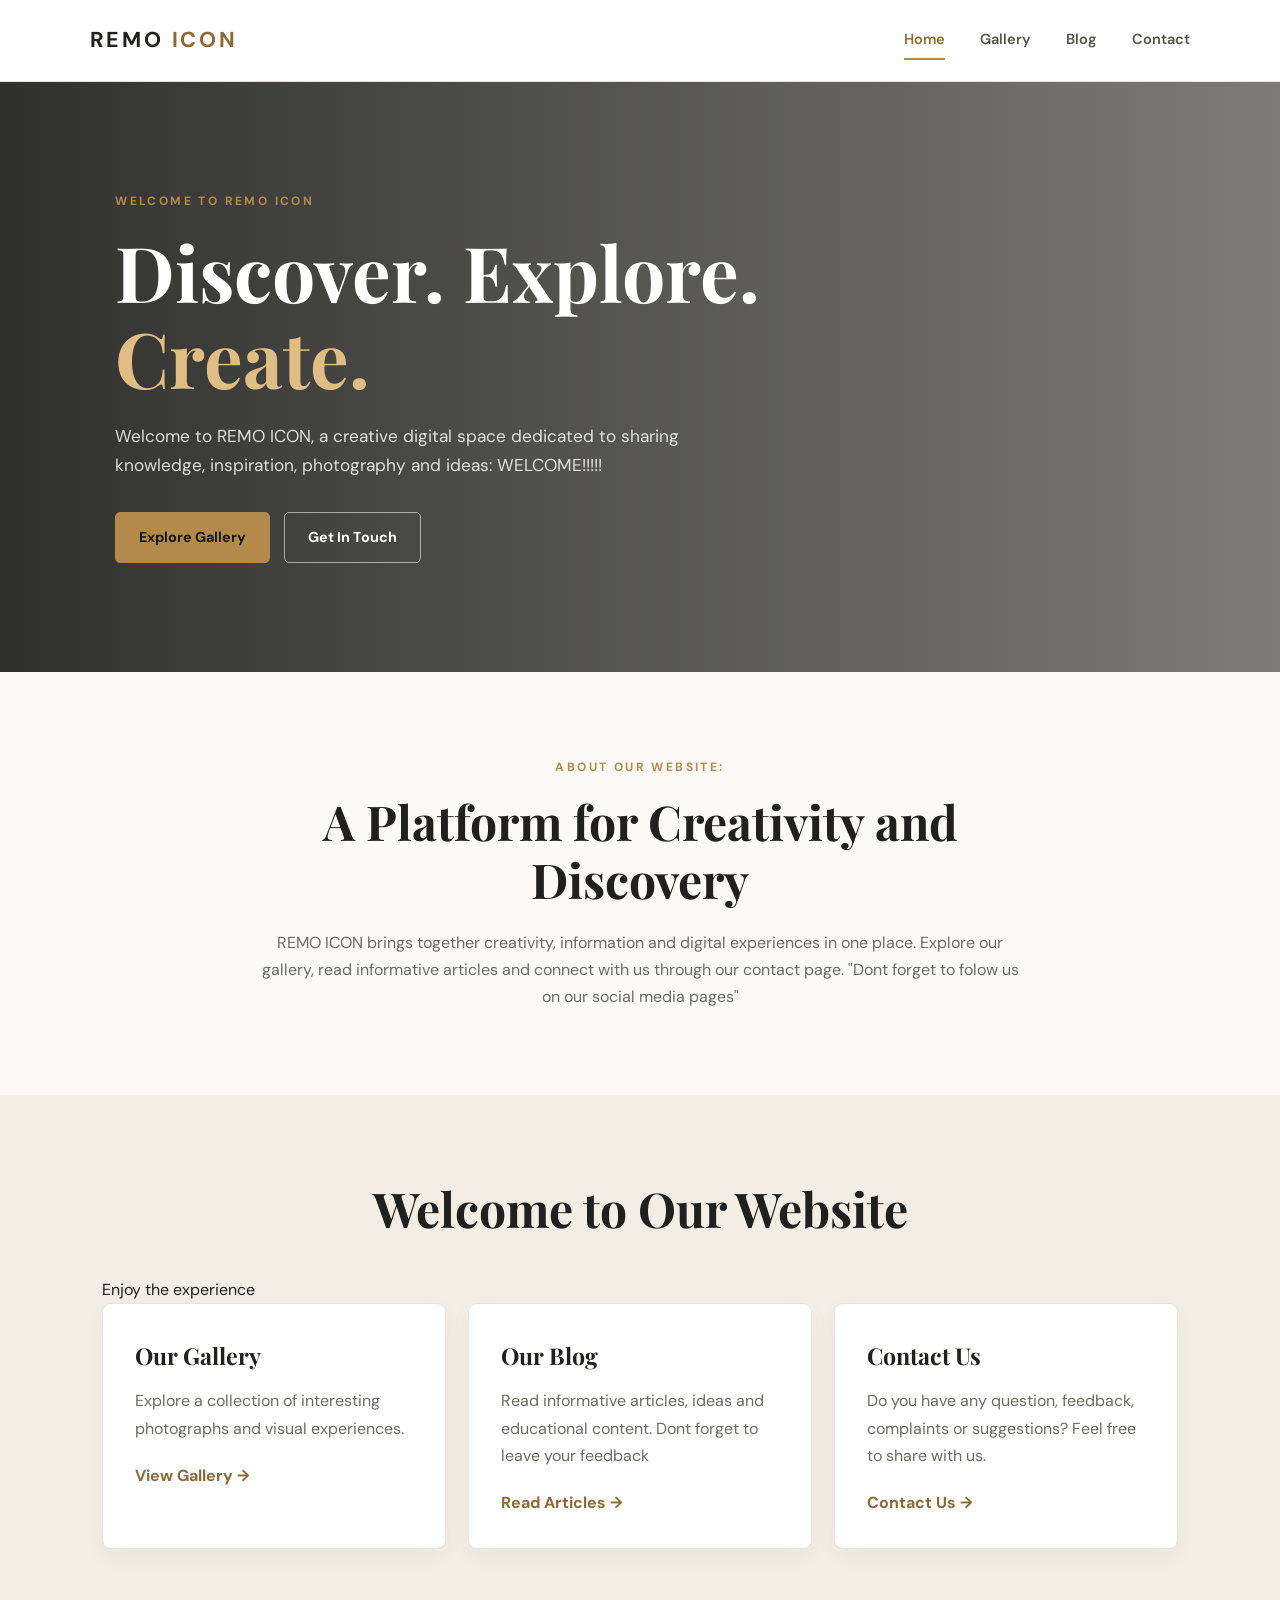
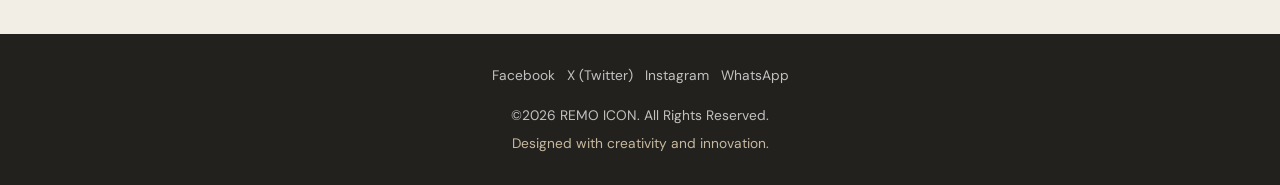
==== commit c657567d: "Refactor index.html for clarity and optimization Removed duplicate links and improved content clarit" ====
--- a/index.html
+++ b/index.html
@@ -79,14 +79,14 @@
         <div class="feature-card">
             <h3>Our Blog</h3>
             <p>Read informative articles, ideas and
-            educational content.</p>
+            educational content. Dont forget to leave your feedback</p>
             <a href="blog.html">Read Articles →</a>
         </div>
 
         <div class="feature-card">
             <h3>Contact Us</h3>
-            <p>Share your feedback, questions and suggestions
-            with us.</p>
+            <p>Do you have any question, feedback, complaints or suggestions?
+                Feel free to share with us.</p>
             <a href="contact.html">Contact Us →</a>
         </div>
 
